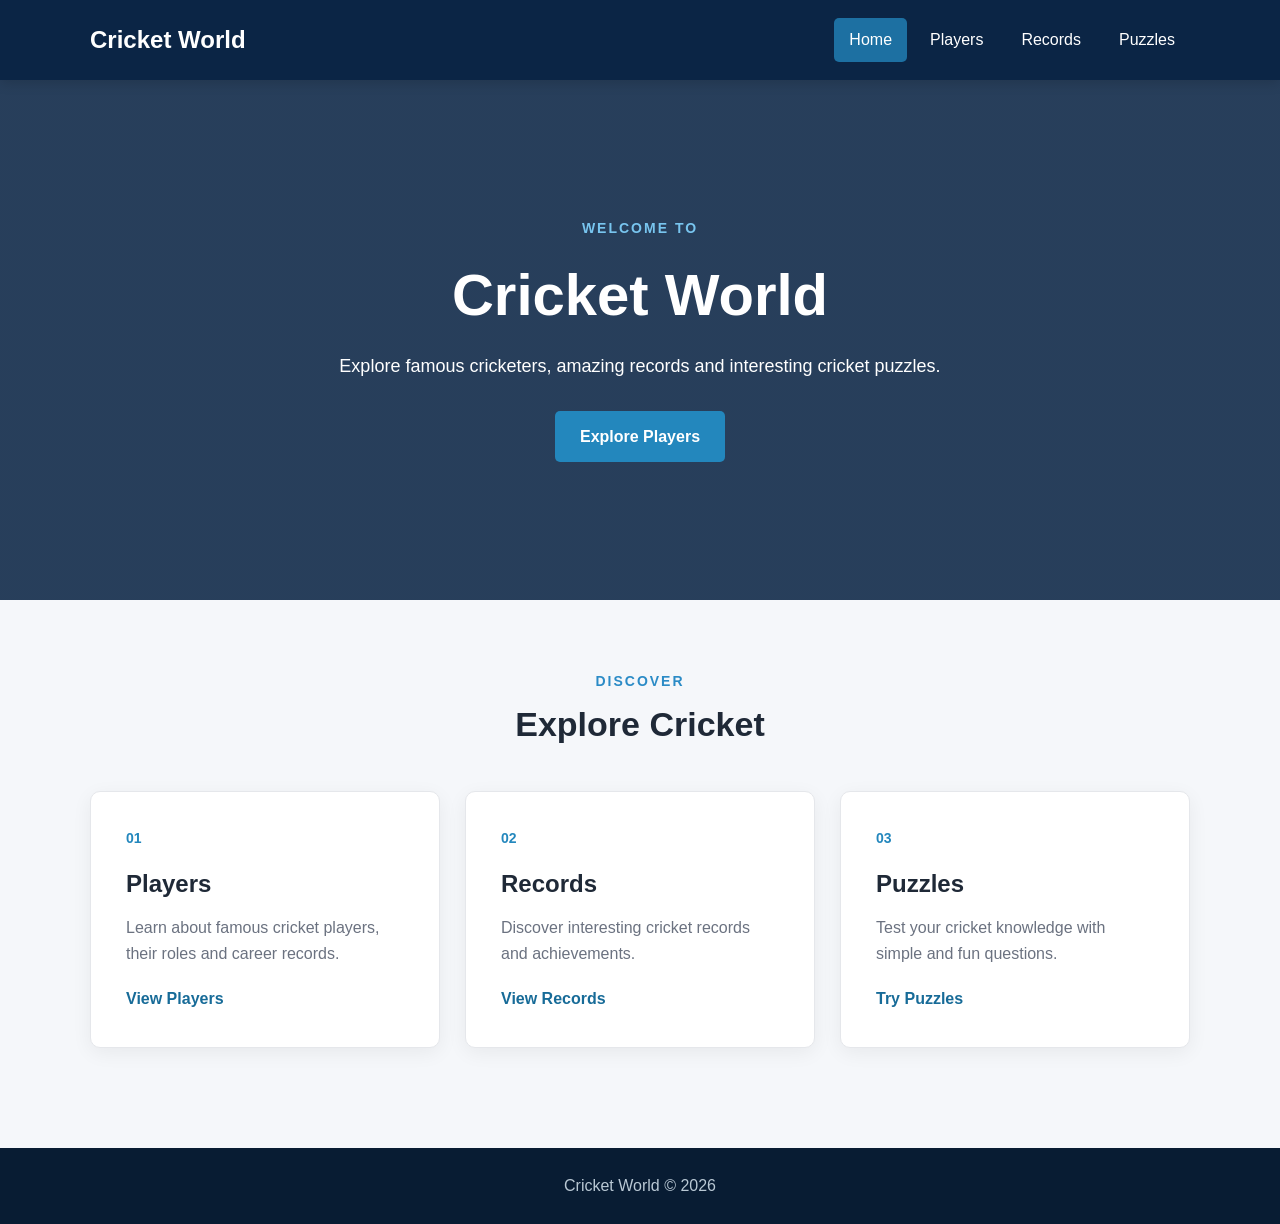
==== index.html @ af62dd67 "its Done broo!!" ====
<!DOCTYPE html>
<html>
<head>
    <title>Cricket World</title>
    <meta name="viewport" content="width=device-width, initial-scale=1.0">
    <link rel="stylesheet" href="style.css">
</head>
<body>

    <nav class="navbar">
        <div class="nav-container">
            <h2>Cricket World</h2>

            <div class="nav-links">
                <a href="index.html" class="active">Home</a>
                <a href="players.html">Players</a>
                <a href="records.html">Records</a>
                <a href="puzzles.html">Puzzles</a>
            </div>
        </div>
    </nav>

    <section class="hero">
        <div class="hero-content">
            <p class="small-title">WELCOME TO</p>
            <h1>Cricket World</h1>
            <p>
                Explore famous cricketers, amazing records
                and interesting cricket puzzles.
            </p>
            <a href="players.html" class="button">Explore Players</a>
        </div>
    </section>

    <section class="section">
        <div class="section-heading">
            <p>DISCOVER</p>
            <h2>Explore Cricket</h2>
        </div>

        <div class="home-cards">

            <div class="home-card">
                <div class="card-number">01</div>
                <h3>Players</h3>
                <p>
                    Learn about famous cricket players,
                    their roles and career records.
                </p>
                <a href="players.html">View Players</a>
            </div>

            <div class="home-card">
                <div class="card-number">02</div>
                <h3>Records</h3>
                <p>
                    Discover interesting cricket records
                    and achievements.
                </p>
                <a href="records.html">View Records</a>
            </div>

            <div class="home-card">
                <div class="card-number">03</div>
                <h3>Puzzles</h3>
                <p>
                    Test your cricket knowledge with
                    simple and fun questions.
                </p>
                <a href="puzzles.html">Try Puzzles</a>
            </div>

        </div>
    </section>

    <footer>
        <p>Cricket World © 2026</p>
    </footer>

</body>
</html>
---- style.css ----
* {
    box-sizing: border-box;
    margin: 0;
    padding: 0;
}

body {
    font-family: Arial, sans-serif;
    background: #f5f7fa;
    color: #1f2937;
    line-height: 1.6;
}

.navbar {
    background: #0b2545;
    color: white;
    position: sticky;
    top: 0;
    z-index: 100;
    box-shadow: 0 3px 12px rgba(0, 0, 0, 0.15);
}

.nav-container {
    max-width: 1150px;
    margin: auto;
    padding: 18px 25px;
    display: flex;
    align-items: center;
    justify-content: space-between;
}

.nav-container h2 {
    font-size: 24px;
}

.nav-links {
    display: flex;
    gap: 8px;
}

.nav-links a {
    color: white;
    text-decoration: none;
    padding: 9px 15px;
    border-radius: 5px;
    transition: 0.3s;
}

.nav-links a:hover,
.nav-links .active {
    background: #1d70a2;
}

.hero {
    min-height: 520px;
    background: linear-gradient(
        rgba(11, 37, 69, 0.88),
        rgba(11, 37, 69, 0.88)
    ),
    url("https://images.unsplash.com/photo-1531415074968-036ba1b575da?auto=format&fit=crop&w=1600&q=80");

    background-size: cover;
    background-position: center;
    display: flex;
    align-items: center;
    justify-content: center;
    text-align: center;
    color: white;
    padding: 40px 20px;
}

.hero-content {
    max-width: 700px;
}

.small-title,
.section-heading p,
.page-header p {
    color: #2b8bc6;
    font-size: 14px;
    font-weight: bold;
    letter-spacing: 2px;
}

.hero .small-title {
    color: #78c5ef;
}

.hero h1 {
    font-size: 58px;
    margin: 10px 0;
}

.hero p:not(.small-title) {
    font-size: 18px;
    margin-bottom: 30px;
}

.button {
    display: inline-block;
    background: #2387bd;
    color: white;
    text-decoration: none;
    padding: 13px 25px;
    border-radius: 5px;
    font-weight: bold;
    transition: 0.3s;
}

.button:hover {
    background: #176b98;
}

.section {
    max-width: 1150px;
    margin: auto;
    padding: 70px 25px;
}

.section-heading {
    text-align: center;
    margin-bottom: 40px;
}

.section-heading h2 {
    font-size: 34px;
    margin-top: 5px;
}

.home-cards {
    display: grid;
    grid-template-columns: repeat(3, 1fr);
    gap: 25px;
}

.home-card {
    background: white;
    padding: 35px;
    border-radius: 10px;
    border: 1px solid #e5e7eb;
    box-shadow: 0 5px 20px rgba(0, 0, 0, 0.06);
    transition: 0.3s;
}

.home-card:hover {
    transform: translateY(-5px);
    box-shadow: 0 10px 25px rgba(0, 0, 0, 0.1);
}

.card-number {
    color: #2387bd;
    font-size: 14px;
    font-weight: bold;
    margin-bottom: 15px;
}

.home-card h3 {
    font-size: 24px;
    margin-bottom: 12px;
}

.home-card p {
    color: #6b7280;
    margin-bottom: 20px;
}

.home-card a {
    color: #176b98;
    text-decoration: none;
    font-weight: bold;
}

.page-header {
    background: #eaf3f8;
    text-align: center;
    padding: 65px 20px;
}

.page-header h1 {
    font-size: 42px;
    color: #0b2545;
    margin: 5px 0 10px;
}

.page-header > p:last-child {
    color: #6b7280;
    letter-spacing: 0;
    font-weight: normal;
}

.container {
    max-width: 1150px;
    margin: auto;
    padding: 55px 25px;
}

.players-grid {
    display: grid;
    grid-template-columns: repeat(4, 1fr);
    gap: 25px;
}

.player-card {
    background: white;
    border-radius: 10px;
    overflow: hidden;
    border: 1px solid #e5e7eb;
    box-shadow: 0 5px 18px rgba(0, 0, 0, 0.07);
    transition: 0.3s;
}

.player-card:hover {
    transform: translateY(-5px);
    box-shadow: 0 10px 25px rgba(0, 0, 0, 0.12);
}

.player-card img {
    width: 100%;
    height: 230px;
    object-fit: contain;
    background: #edf4f8;
    display: block;
}

.player-info {
    padding: 20px;
}

.player-info h2 {
    font-size: 21px;
    color: #0b2545;
    margin-bottom: 3px;
}

.country {
    color: #2387bd;
    font-size: 14px;
    margin-bottom: 18px;
}

.player-data {
    border-top: 1px solid #e5e7eb;
    padding-top: 12px;
}

.player-data p {
    display: flex;
    justify-content: space-between;
    font-size: 14px;
    padding: 4px 0;
}

.player-data span {
    color: #777;
}

.records-grid {
    display: grid;
    grid-template-columns: repeat(3, 1fr);
    gap: 25px;
}

.record-card {
    background: white;
    padding: 30px;
    border-radius: 10px;
    border: 1px solid #e5e7eb;
    box-shadow: 0 5px 18px rgba(0, 0, 0, 0.06);
    min-height: 220px;
}

.record-card span {
    color: #2387bd;
    font-weight: bold;
}

.record-card h2 {
    font-size: 21px;
    color: #0b2545;
    margin: 20px 0 8px;
}

.record-card h3 {
    color: #2387bd;
    margin-bottom: 10px;
}

.record-card p {
    color: #6b7280;
}

.stats-section {
    margin-top: 45px;
    display: grid;
    grid-template-columns: repeat(4, 1fr);
    background: #0b2545;
    color: white;
    border-radius: 10px;
    overflow: hidden;
}

.stat {
    text-align: center;
    padding: 30px 15px;
    border-right: 1px solid rgba(255, 255, 255, 0.15);
}

.stat:last-child {
    border-right: none;
}

.stat h2 {
    font-size: 32px;
    color: #78c5ef;
}

.stat p {
    font-size: 14px;
    color: #d5e3ec;
}

.puzzles-grid {
    display: grid;
    grid-template-columns: repeat(2, 1fr);
    gap: 25px;
}

.puzzle-card {
    background: white;
    padding: 30px;
    border-radius: 10px;
    border: 1px solid #e5e7eb;
    box-shadow: 0 5px 18px rgba(0, 0, 0, 0.06);
}

.question-number {
    color: #2387bd;
    font-size: 14px;
    font-weight: bold;
    margin-bottom: 15px;
}

.puzzle-card h2 {
    color: #0b2545;
    font-size: 21px;
    margin-bottom: 20px;
}

.options {
    display: grid;
    gap: 8px;
}

.options p {
    background: #f5f7fa;
    padding: 10px 15px;
    border-radius: 5px;
    color: #4b5563;
    transition: 0.2s;
}

.options p:hover {
    background: #e5f2f9;
    color: #0b5b82;
}

footer {
    background: #081c33;
    color: #b9c8d4;
    text-align: center;
    padding: 25px;
    margin-top: 30px;
}

@media (max-width: 1000px) {

    .players-grid {
        grid-template-columns: repeat(3, 1fr);
    }

    .records-grid {
        grid-template-columns: repeat(2, 1fr);
    }

    .home-cards {
        grid-template-columns: repeat(2, 1fr);
    }
}

@media (max-width: 750px) {

    .nav-container {
        flex-direction: column;
        gap: 15px;
    }

    .nav-links {
        flex-wrap: wrap;
        justify-content: center;
    }

    .nav-links a {
        padding: 8px 10px;
        font-size: 14px;
    }

    .hero {
        min-height: 450px;
    }

    .hero h1 {
        font-size: 42px;
    }

    .page-header h1 {
        font-size: 34px;
    }

    .players-grid {
        grid-template-columns: repeat(2, 1fr);
    }

    .records-grid {
        grid-template-columns: 1fr;
    }

    .puzzles-grid {
        grid-template-columns: 1fr;
    }

    .stats-section {
        grid-template-columns: repeat(2, 1fr);
    }

    .stat {
        border-bottom: 1px solid rgba(255, 255, 255, 0.15);
    }
}

@media (max-width: 500px) {

    .nav-container {
        padding: 15px;
    }

    .nav-container h2 {
        font-size: 21px;
    }

    .nav-links {
        width: 100%;
        gap: 3px;
    }

    .nav-links a {
        flex: 1;
        text-align: center;
        padding: 8px 5px;
        font-size: 13px;
    }

    .hero {
        min-height: 400px;
        padding: 30px 15px;
    }

    .hero h1 {
        font-size: 36px;
    }

    .hero p:not(.small-title) {
        font-size: 16px;
    }

    .section {
        padding: 50px 15px;
    }

    .section-heading h2 {
        font-size: 28px;
    }

    .home-cards {
        grid-template-columns: 1fr;
    }

    .container {
        padding: 35px 15px;
    }

    .players-grid {
        grid-template-columns: 1fr;
    }

    .player-card img {
        height: 250px;
    }

    .stats-section {
        grid-template-columns: 1fr 1fr;
    }

    .stat {
        padding: 22px 10px;
    }

    .stat h2 {
        font-size: 25px;
    }

    .puzzle-card,
    .record-card {
        padding: 22px;
    }
}
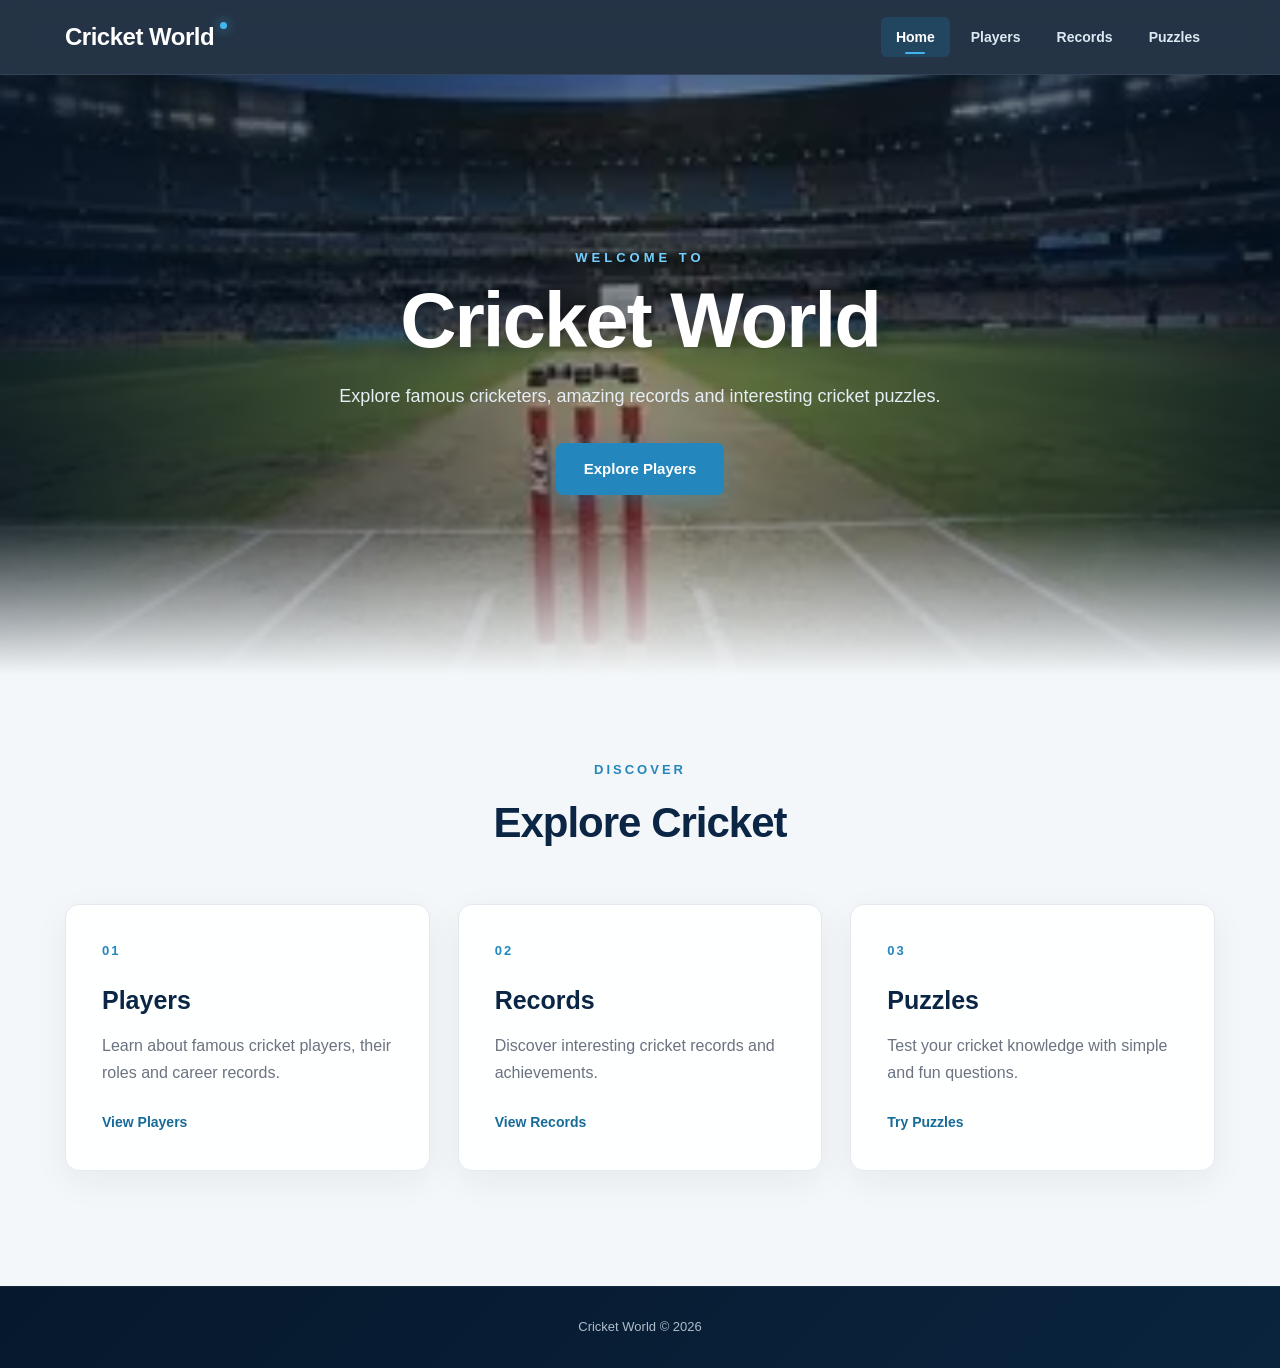
==== commit 0f83cc9f: "its updated version!!" ====
--- a/index.html
+++ b/index.html
@@ -6,11 +6,10 @@
     <link rel="stylesheet" href="style.css">
 </head>
 <body>
-
+    <script src="script.js"></script>
     <nav class="navbar">
         <div class="nav-container">
             <h2>Cricket World</h2>
-
             <div class="nav-links">
                 <a href="index.html" class="active">Home</a>
                 <a href="players.html">Players</a>
@@ -19,7 +18,6 @@
             </div>
         </div>
     </nav>
-
     <section class="hero">
         <div class="hero-content">
             <p class="small-title">WELCOME TO</p>
@@ -31,15 +29,12 @@
             <a href="players.html" class="button">Explore Players</a>
         </div>
     </section>
-
     <section class="section">
         <div class="section-heading">
             <p>DISCOVER</p>
             <h2>Explore Cricket</h2>
         </div>
-
         <div class="home-cards">
-
             <div class="home-card">
                 <div class="card-number">01</div>
                 <h3>Players</h3>
@@ -69,13 +64,10 @@
                 </p>
                 <a href="puzzles.html">Try Puzzles</a>
             </div>
-
         </div>
     </section>
-
     <footer>
         <p>Cricket World © 2026</p>
     </footer>
-
 </body>
 </html>
--- a/style.css
+++ b/style.css
@@ -1,308 +1,754 @@
+
 * {
     box-sizing: border-box;
     margin: 0;
     padding: 0;
 }
 
+html {
+    scroll-behavior: smooth;
+}
+
 body {
     font-family: Arial, sans-serif;
-    background: #f5f7fa;
-    color: #1f2937;
+    background: #f4f7f9;
+    color: #172033;
     line-height: 1.6;
+    overflow-x: hidden;
+}
+
+::selection {
+    background: #2387bd;
+    color: white;
 }
 
 .navbar {
-    background: #0b2545;
-    color: white;
     position: sticky;
     top: 0;
-    z-index: 100;
-    box-shadow: 0 3px 12px rgba(0, 0, 0, 0.15);
+    z-index: 1000;
+
+    background: rgba(7, 24, 44, 0.88);
+    backdrop-filter: blur(14px);
+    -webkit-backdrop-filter: blur(14px);
+
+    border-bottom: 1px solid rgba(255, 255, 255, 0.08);
+
+    box-shadow: 0 8px 30px rgba(0, 0, 0, 0.12);
 }
 
 .nav-container {
-    max-width: 1150px;
+    max-width: 1200px;
     margin: auto;
-    padding: 18px 25px;
+    padding: 17px 25px;
+
     display: flex;
     align-items: center;
     justify-content: space-between;
 }
 
 .nav-container h2 {
+    color: white;
     font-size: 24px;
+    letter-spacing: -0.5px;
+    position: relative;
+}
+
+.nav-container h2::after {
+    content: "";
+    position: absolute;
+    width: 7px;
+    height: 7px;
+    background: #42b5ed;
+    border-radius: 50%;
+    right: -13px;
+    top: 4px;
+    box-shadow: 0 0 12px rgba(66, 181, 237, 0.8);
 }
 
 .nav-links {
     display: flex;
-    gap: 8px;
+    align-items: center;
+    gap: 6px;
 }
 
 .nav-links a {
+    position: relative;
+
+    color: #dce9f2;
+    text-decoration: none;
+
+    padding: 9px 15px;
+    border-radius: 6px;
+
+    font-size: 14px;
+    font-weight: 600;
+
+    transition:
+        color 0.3s ease,
+        background 0.3s ease,
+        transform 0.3s ease;
+}
+
+.nav-links a::after {
+    content: "";
+
+    position: absolute;
+    left: 50%;
+    bottom: 3px;
+
+    width: 0;
+    height: 2px;
+
+    background: #42b5ed;
+    border-radius: 10px;
+
+    transform: translateX(-50%);
+    transition: width 0.3s ease;
+}
+
+.nav-links a:hover {
     color: white;
-    text-decoration: none;
-    padding: 9px 15px;
-    border-radius: 5px;
-    transition: 0.3s;
-}
-
-.nav-links a:hover,
+    background: rgba(255, 255, 255, 0.07);
+}
+
+.nav-links a:hover::after {
+    width: 20px;
+}
+
 .nav-links .active {
-    background: #1d70a2;
+    color: white;
+    background: rgba(35, 135, 189, 0.22);
+}
+
+.nav-links .active::after {
+    width: 20px;
 }
 
 .hero {
-    min-height: 520px;
-    background: linear-gradient(
-        rgba(11, 37, 69, 0.88),
-        rgba(11, 37, 69, 0.88)
-    ),
-    url("https://images.unsplash.com/photo-1531415074968-036ba1b575da?auto=format&fit=crop&w=1600&q=80");
+    min-height: 600px;
+
+    position: relative;
+    isolation: isolate;
+
+    background:
+        linear-gradient(
+            90deg,
+            rgba(5, 20, 38, 0.72),
+            rgba(5, 20, 38, 0.35),
+            rgba(5, 20, 38, 0.62)
+        ),
+        url("Pitchh.webp");
 
     background-size: cover;
     background-position: center;
+    background-repeat: no-repeat;
+
     display: flex;
     align-items: center;
     justify-content: center;
+
     text-align: center;
     color: white;
-    padding: 40px 20px;
+
+    padding: 60px 20px;
+
+    overflow: hidden;
+
+    animation: heroAppear 1s ease both;
+}
+
+.hero::before {
+    content: "";
+
+    position: absolute;
+    inset: 0;
+
+    background:
+        radial-gradient(
+            circle at center,
+            transparent 15%,
+            rgba(3, 14, 28, 0.22) 70%,
+            rgba(3, 14, 28, 0.5)
+        );
+
+    z-index: -1;
+}
+
+.hero::after {
+    content: "";
+
+    position: absolute;
+    left: 0;
+    right: 0;
+    bottom: 0;
+
+    height: 160px;
+
+    background: linear-gradient(
+        transparent,
+        #f4f7f9
+    );
+
+    z-index: -1;
 }
 
 .hero-content {
-    max-width: 700px;
-}
-
-.small-title,
-.section-heading p,
-.page-header p {
-    color: #2b8bc6;
-    font-size: 14px;
+    max-width: 800px;
+
+    animation: heroContent 1s ease 0.15s both;
+}
+
+.small-title {
+    color: #75d0ff;
+    font-size: 13px;
     font-weight: bold;
-    letter-spacing: 2px;
-}
-
-.hero .small-title {
-    color: #78c5ef;
+    letter-spacing: 4px;
+    margin-bottom: 12px;
 }
 
 .hero h1 {
-    font-size: 58px;
-    margin: 10px 0;
+    font-size: clamp(46px, 7vw, 78px);
+    line-height: 1;
+    letter-spacing: -2px;
+    margin-bottom: 22px;
+
+    text-shadow:
+        0 5px 30px rgba(0, 0, 0, 0.35);
 }
 
 .hero p:not(.small-title) {
+    max-width: 620px;
+    margin: 0 auto 32px;
+
+    color: #e5eef4;
     font-size: 18px;
-    margin-bottom: 30px;
-}
-
+    line-height: 1.7;
+}
 .button {
+    position: relative;
     display: inline-block;
+
+    overflow: hidden;
+
     background: #2387bd;
     color: white;
+
     text-decoration: none;
-    padding: 13px 25px;
-    border-radius: 5px;
+
+    padding: 14px 28px;
+    border-radius: 7px;
+
     font-weight: bold;
-    transition: 0.3s;
+    font-size: 15px;
+
+    box-shadow:
+        0 8px 25px rgba(35, 135, 189, 0.3);
+
+    transition:
+        transform 0.3s ease,
+        box-shadow 0.3s ease,
+        background 0.3s ease;
+}
+
+.button::before {
+    content: "";
+
+    position: absolute;
+
+    top: 0;
+    left: -100%;
+
+    width: 100%;
+    height: 100%;
+
+    background: linear-gradient(
+        90deg,
+        transparent,
+        rgba(255, 255, 255, 0.22),
+        transparent
+    );
+
+    transition: left 0.5s ease;
 }
 
 .button:hover {
-    background: #176b98;
+    background: #2b9bd3;
+
+    transform: translateY(-4px);
+
+    box-shadow:
+        0 14px 35px rgba(35, 135, 189, 0.4);
+}
+
+.button:hover::before {
+    left: 100%;
 }
 
 .section {
-    max-width: 1150px;
+    max-width: 1200px;
     margin: auto;
-    padding: 70px 25px;
+    padding: 85px 25px;
 }
 
 .section-heading {
     text-align: center;
-    margin-bottom: 40px;
+    margin-bottom: 48px;
+}
+
+.section-heading p,
+.page-header > p:first-child {
+    color: #2387bd;
+
+    font-size: 13px;
+    font-weight: bold;
+
+    letter-spacing: 3px;
 }
 
 .section-heading h2 {
-    font-size: 34px;
-    margin-top: 5px;
-}
+    color: #0b2545;
+
+    font-size: clamp(30px, 4vw, 42px);
+
+    margin-top: 8px;
+    letter-spacing: -1px;
+}
+
 
 .home-cards {
     display: grid;
     grid-template-columns: repeat(3, 1fr);
-    gap: 25px;
+    gap: 28px;
 }
 
 .home-card {
-    background: white;
-    padding: 35px;
-    border-radius: 10px;
-    border: 1px solid #e5e7eb;
-    box-shadow: 0 5px 20px rgba(0, 0, 0, 0.06);
-    transition: 0.3s;
+    position: relative;
+
+    background: rgba(255, 255, 255, 0.95);
+
+    padding: 36px;
+
+    border-radius: 14px;
+
+    border: 1px solid #e3e9ee;
+
+    box-shadow:
+        0 10px 35px rgba(15, 35, 55, 0.06);
+
+    overflow: hidden;
+
+    transition:
+        transform 0.4s ease,
+        box-shadow 0.4s ease,
+        border-color 0.4s ease;
+}
+
+.home-card::before {
+    content: "";
+
+    position: absolute;
+
+    left: 0;
+    top: 0;
+
+    width: 100%;
+    height: 3px;
+
+    background: linear-gradient(
+        90deg,
+        #2387bd,
+        #62c6ef
+    );
+
+    transform: scaleX(0);
+    transform-origin: left;
+
+    transition: transform 0.4s ease;
 }
 
 .home-card:hover {
-    transform: translateY(-5px);
-    box-shadow: 0 10px 25px rgba(0, 0, 0, 0.1);
+    transform: translateY(-9px);
+
+    border-color: #c8e5f3;
+
+    box-shadow:
+        0 20px 45px rgba(15, 35, 55, 0.12);
+}
+
+.home-card:hover::before {
+    transform: scaleX(1);
 }
 
 .card-number {
     color: #2387bd;
-    font-size: 14px;
+
+    font-size: 13px;
     font-weight: bold;
-    margin-bottom: 15px;
+
+    letter-spacing: 2px;
+
+    margin-bottom: 18px;
 }
 
 .home-card h3 {
-    font-size: 24px;
+    color: #0b2545;
+
+    font-size: 25px;
+
     margin-bottom: 12px;
 }
 
 .home-card p {
     color: #6b7280;
-    margin-bottom: 20px;
+
+    margin-bottom: 22px;
+
+    line-height: 1.7;
 }
 
 .home-card a {
     color: #176b98;
+
     text-decoration: none;
+
     font-weight: bold;
-}
+    font-size: 14px;
+
+    transition:
+        color 0.3s ease,
+        letter-spacing 0.3s ease;
+}
+
+.home-card a:hover {
+    color: #2387bd;
+    letter-spacing: 0.5px;
+}
+
 
 .page-header {
-    background: #eaf3f8;
+    position: relative;
+
+    background:
+        radial-gradient(
+            circle at 50% 0%,
+            rgba(35, 135, 189, 0.14),
+            transparent 55%
+        ),
+        #eaf3f8;
+
     text-align: center;
-    padding: 65px 20px;
+
+    padding: 90px 20px 80px;
+
+    overflow: hidden;
+}
+
+.page-header::after {
+    content: "";
+
+    position: absolute;
+
+    width: 350px;
+    height: 350px;
+
+    right: -150px;
+    top: -180px;
+
+    border-radius: 50%;
+
+    border: 1px solid rgba(35, 135, 189, 0.12);
 }
 
 .page-header h1 {
-    font-size: 42px;
     color: #0b2545;
-    margin: 5px 0 10px;
+
+    font-size: clamp(36px, 5vw, 54px);
+
+    margin: 7px 0 12px;
+
+    letter-spacing: -1.5px;
 }
 
 .page-header > p:last-child {
-    color: #6b7280;
+    color: #667085;
+
     letter-spacing: 0;
+
     font-weight: normal;
+
+    font-size: 16px;
 }
 
 .container {
-    max-width: 1150px;
+    max-width: 1200px;
+
     margin: auto;
-    padding: 55px 25px;
-}
+
+    padding: 70px 25px;
+}
+
 
 .players-grid {
     display: grid;
+
     grid-template-columns: repeat(4, 1fr);
+
     gap: 25px;
 }
 
+
 .player-card {
+    position: relative;
+
     background: white;
-    border-radius: 10px;
+
+    border-radius: 14px;
+
     overflow: hidden;
-    border: 1px solid #e5e7eb;
-    box-shadow: 0 5px 18px rgba(0, 0, 0, 0.07);
-    transition: 0.3s;
+
+    border: 1px solid #e2e8ed;
+
+    box-shadow:
+        0 8px 25px rgba(10, 30, 50, 0.07);
+
+    transition:
+        transform 0.45s cubic-bezier(0.2, 0.8, 0.2, 1),
+        box-shadow 0.45s ease,
+        border-color 0.45s ease;
+
+    animation: cardAppear 0.7s ease both;
 }
 
 .player-card:hover {
-    transform: translateY(-5px);
-    box-shadow: 0 10px 25px rgba(0, 0, 0, 0.12);
+    transform: translateY(-10px);
+
+    border-color: #b8dceb;
+
+    box-shadow:
+        0 22px 45px rgba(10, 30, 50, 0.14);
 }
 
 .player-card img {
     width: 100%;
-    height: 230px;
+    height: 245px;
+
     object-fit: contain;
-    background: #edf4f8;
+
+    background:
+        radial-gradient(
+            circle at center,
+            #f8fbfd,
+            #e7f0f5
+        );
+
     display: block;
+
+    transition:
+        transform 0.6s cubic-bezier(0.2, 0.8, 0.2, 1),
+        filter 0.5s ease;
+}
+
+.player-card:hover img {
+    transform: scale(1.08);
+
+    filter: brightness(1.04);
 }
 
 .player-info {
-    padding: 20px;
+    position: relative;
+
+    padding: 22px;
 }
 
 .player-info h2 {
+    color: #0b2545;
+
     font-size: 21px;
-    color: #0b2545;
+
     margin-bottom: 3px;
+
+    letter-spacing: -0.3px;
 }
 
 .country {
     color: #2387bd;
-    font-size: 14px;
+
+    font-size: 13px;
+
+    font-weight: bold;
+
     margin-bottom: 18px;
 }
 
 .player-data {
-    border-top: 1px solid #e5e7eb;
-    padding-top: 12px;
+    border-top: 1px solid #e7edf1;
+
+    padding-top: 13px;
 }
 
 .player-data p {
     display: flex;
+
     justify-content: space-between;
-    font-size: 14px;
-    padding: 4px 0;
+
+    gap: 15px;
+
+    font-size: 13px;
+
+    padding: 5px 0;
+
+    transition:
+        color 0.25s ease,
+        transform 0.25s ease;
+}
+
+.player-card:hover .player-data p {
+    transform: translateX(2px);
 }
 
 .player-data span {
-    color: #777;
+    color: #7b8794;
 }
 
 .records-grid {
     display: grid;
+
     grid-template-columns: repeat(3, 1fr);
+
     gap: 25px;
 }
 
 .record-card {
+    position: relative;
+
     background: white;
-    padding: 30px;
-    border-radius: 10px;
-    border: 1px solid #e5e7eb;
-    box-shadow: 0 5px 18px rgba(0, 0, 0, 0.06);
-    min-height: 220px;
+
+    padding: 32px;
+
+    border-radius: 14px;
+
+    border: 1px solid #e3e9ee;
+
+    box-shadow:
+        0 8px 25px rgba(10, 30, 50, 0.06);
+
+    min-height: 235px;
+
+    overflow: hidden;
+
+    transition:
+        transform 0.4s ease,
+        box-shadow 0.4s ease,
+        border-color 0.4s ease;
+}
+
+.record-card::after {
+    content: "";
+
+    position: absolute;
+
+    width: 100px;
+    height: 100px;
+
+    right: -45px;
+    bottom: -45px;
+
+    border-radius: 50%;
+
+    background: rgba(35, 135, 189, 0.08);
+
+    transition:
+        transform 0.5s ease,
+        background 0.5s ease;
+}
+
+.record-card:hover {
+    transform: translateY(-8px);
+
+    border-color: #c4e3f1;
+
+    box-shadow:
+        0 20px 40px rgba(10, 30, 50, 0.11);
+}
+
+.record-card:hover::after {
+    transform: scale(2.4);
+
+    background: rgba(35, 135, 189, 0.05);
 }
 
 .record-card span {
     color: #2387bd;
+
     font-weight: bold;
+
+    font-size: 13px;
+
+    letter-spacing: 2px;
 }
 
 .record-card h2 {
+    color: #0b2545;
+
     font-size: 21px;
-    color: #0b2545;
+
     margin: 20px 0 8px;
 }
 
 .record-card h3 {
     color: #2387bd;
+
+    font-size: 16px;
+
     margin-bottom: 10px;
 }
 
 .record-card p {
     color: #6b7280;
+
+    font-size: 14px;
 }
 
 .stats-section {
-    margin-top: 45px;
+    margin-top: 55px;
+
     display: grid;
+
     grid-template-columns: repeat(4, 1fr);
-    background: #0b2545;
+
+    background:
+        linear-gradient(
+            135deg,
+            #081f39,
+            #0b3154
+        );
+
     color: white;
-    border-radius: 10px;
+
+    border-radius: 16px;
+
     overflow: hidden;
+
+    box-shadow:
+        0 20px 45px rgba(8, 31, 57, 0.18);
 }
 
 .stat {
+    position: relative;
+
     text-align: center;
-    padding: 30px 15px;
-    border-right: 1px solid rgba(255, 255, 255, 0.15);
+
+    padding: 34px 15px;
+
+    border-right: 1px solid rgba(255, 255, 255, 0.1);
+
+    transition:
+        background 0.35s ease,
+        transform 0.35s ease;
+}
+
+.stat:hover {
+    background: rgba(255, 255, 255, 0.04);
 }
 
 .stat:last-child {
@@ -310,67 +756,210 @@
 }
 
 .stat h2 {
-    font-size: 32px;
-    color: #78c5ef;
+    font-size: 36px;
+
+    color: #72cdf5;
+
+    letter-spacing: -1px;
+
+    margin-bottom: 4px;
 }
 
 .stat p {
-    font-size: 14px;
-    color: #d5e3ec;
-}
+    font-size: 13px;
+
+    color: #d2e1eb;
+}
+
 
 .puzzles-grid {
     display: grid;
+
     grid-template-columns: repeat(2, 1fr);
+
     gap: 25px;
 }
 
 .puzzle-card {
+    position: relative;
+
     background: white;
-    padding: 30px;
-    border-radius: 10px;
-    border: 1px solid #e5e7eb;
-    box-shadow: 0 5px 18px rgba(0, 0, 0, 0.06);
+
+    padding: 32px;
+
+    border-radius: 14px;
+
+    border: 1px solid #e3e9ee;
+
+    box-shadow:
+        0 8px 25px rgba(10, 30, 50, 0.06);
+
+    overflow: hidden;
+
+    transition:
+        transform 0.4s ease,
+        box-shadow 0.4s ease,
+        border-color 0.4s ease;
+}
+
+.puzzle-card::before {
+    content: "";
+
+    position: absolute;
+
+    left: 0;
+    top: 0;
+
+    width: 3px;
+    height: 100%;
+
+    background: linear-gradient(
+        #2387bd,
+        #62c6ef
+    );
+
+    transform: scaleY(0);
+
+    transform-origin: top;
+
+    transition: transform 0.4s ease;
+}
+
+.puzzle-card:hover {
+    transform: translateY(-7px);
+
+    border-color: #c5e3f0;
+
+    box-shadow:
+        0 18px 40px rgba(10, 30, 50, 0.1);
+}
+
+.puzzle-card:hover::before {
+    transform: scaleY(1);
 }
 
 .question-number {
     color: #2387bd;
-    font-size: 14px;
+
+    font-size: 13px;
+
     font-weight: bold;
+
+    letter-spacing: 1px;
+
     margin-bottom: 15px;
 }
 
 .puzzle-card h2 {
     color: #0b2545;
+
     font-size: 21px;
-    margin-bottom: 20px;
+
+    line-height: 1.4;
+
+    margin-bottom: 22px;
 }
 
 .options {
     display: grid;
-    gap: 8px;
+
+    gap: 9px;
 }
 
 .options p {
-    background: #f5f7fa;
-    padding: 10px 15px;
-    border-radius: 5px;
+    position: relative;
+
+    background: #f5f8fa;
+
+    border: 1px solid transparent;
+
+    padding: 11px 15px;
+
+    border-radius: 7px;
+
     color: #4b5563;
-    transition: 0.2s;
+
+    font-size: 14px;
+
+    cursor: pointer;
+
+    transition:
+        transform 0.25s ease,
+        background 0.25s ease,
+        border-color 0.25s ease,
+        color 0.25s ease;
 }
 
 .options p:hover {
-    background: #e5f2f9;
+    background: #eaf6fc;
+
+    border-color: #b9dfee;
+
     color: #0b5b82;
-}
+
+    transform: translateX(6px);
+}
+
 
 footer {
-    background: #081c33;
-    color: #b9c8d4;
+    background:
+        linear-gradient(
+            135deg,
+            #06182c,
+            #0a243e
+        );
+
+    color: #aebdca;
+
     text-align: center;
-    padding: 25px;
+
+    padding: 30px 20px;
+
     margin-top: 30px;
-}
+
+    border-top: 1px solid rgba(255, 255, 255, 0.05);
+}
+
+footer p {
+    font-size: 13px;
+}
+
+
+@keyframes heroAppear {
+    from {
+        opacity: 0;
+    }
+
+    to {
+        opacity: 1;
+    }
+}
+
+@keyframes heroContent {
+    from {
+        opacity: 0;
+        transform: translateY(25px);
+    }
+
+    to {
+        opacity: 1;
+        transform: translateY(0);
+    }
+}
+
+@keyframes cardAppear {
+    from {
+        opacity: 0;
+        transform: translateY(20px);
+    }
+
+    to {
+        opacity: 1;
+        transform: translateY(0);
+    }
+}
+
+
 
 @media (max-width: 1000px) {
 
@@ -385,131 +974,209 @@
     .home-cards {
         grid-template-columns: repeat(2, 1fr);
     }
+
+    .hero {
+        min-height: 560px;
+    }
 }
 
 @media (max-width: 750px) {
 
     .nav-container {
         flex-direction: column;
+
         gap: 15px;
+
+        padding: 15px 20px;
     }
 
     .nav-links {
         flex-wrap: wrap;
+
         justify-content: center;
     }
 
     .nav-links a {
-        padding: 8px 10px;
-        font-size: 14px;
+        padding: 8px 11px;
+
+        font-size: 13px;
+    }
+
+    .hero {
+        min-height: 500px;
+
+        padding: 50px 20px;
+
+        background-position: center;
+    }
+
+    .hero h1 {
+        font-size: 48px;
+
+        letter-spacing: -1.5px;
+    }
+
+    .hero p:not(.small-title) {
+        font-size: 16px;
+    }
+
+    .page-header {
+        padding: 70px 20px;
+    }
+
+    .players-grid {
+        grid-template-columns: repeat(2, 1fr);
+    }
+
+    .records-grid {
+        grid-template-columns: 1fr;
+    }
+
+    .puzzles-grid {
+        grid-template-columns: 1fr;
+    }
+
+    .stats-section {
+        grid-template-columns: repeat(2, 1fr);
+    }
+
+    .stat {
+        border-bottom: 1px solid rgba(255, 255, 255, 0.1);
+    }
+
+    .stat:nth-child(2) {
+        border-right: none;
+    }
+
+    .section {
+        padding: 65px 20px;
+    }
+
+    .container {
+        padding: 50px 20px;
+    }
+}
+@media (max-width: 500px) {
+
+    .nav-container {
+        padding: 14px 15px;
+    }
+
+    .nav-container h2 {
+        font-size: 21px;
+    }
+
+    .nav-links {
+        width: 100%;
+
+        gap: 3px;
+    }
+
+    .nav-links a {
+        flex: 1;
+
+        text-align: center;
+
+        padding: 8px 4px;
+
+        font-size: 12px;
     }
 
     .hero {
         min-height: 450px;
+
+        padding: 40px 15px;
     }
 
     .hero h1 {
-        font-size: 42px;
-    }
-
-    .page-header h1 {
-        font-size: 34px;
+        font-size: 39px;
+    }
+
+    .hero p:not(.small-title) {
+        font-size: 15px;
+
+        line-height: 1.6;
+    }
+
+    .small-title {
+        font-size: 11px;
+
+        letter-spacing: 3px;
+    }
+
+    .button {
+        padding: 12px 22px;
+
+        font-size: 14px;
+    }
+
+    .section {
+        padding: 55px 15px;
+    }
+
+    .section-heading {
+        margin-bottom: 35px;
+    }
+
+    .section-heading h2 {
+        font-size: 29px;
+    }
+
+    .home-cards {
+        grid-template-columns: 1fr;
+    }
+
+    .home-card {
+        padding: 28px;
+    }
+
+    .container {
+        padding: 40px 15px;
     }
 
     .players-grid {
-        grid-template-columns: repeat(2, 1fr);
+        grid-template-columns: 1fr;
+    }
+
+    .player-card img {
+        height: 270px;
     }
 
     .records-grid {
         grid-template-columns: 1fr;
     }
 
-    .puzzles-grid {
-        grid-template-columns: 1fr;
-    }
-
-    .stats-section {
-        grid-template-columns: repeat(2, 1fr);
-    }
-
-    .stat {
-        border-bottom: 1px solid rgba(255, 255, 255, 0.15);
-    }
-}
-
-@media (max-width: 500px) {
-
-    .nav-container {
-        padding: 15px;
-    }
-
-    .nav-container h2 {
-        font-size: 21px;
-    }
-
-    .nav-links {
-        width: 100%;
-        gap: 3px;
-    }
-
-    .nav-links a {
-        flex: 1;
-        text-align: center;
-        padding: 8px 5px;
-        font-size: 13px;
-    }
-
-    .hero {
-        min-height: 400px;
-        padding: 30px 15px;
-    }
-
-    .hero h1 {
-        font-size: 36px;
-    }
-
-    .hero p:not(.small-title) {
-        font-size: 16px;
-    }
-
-    .section {
-        padding: 50px 15px;
-    }
-
-    .section-heading h2 {
-        font-size: 28px;
-    }
-
-    .home-cards {
-        grid-template-columns: 1fr;
-    }
-
-    .container {
-        padding: 35px 15px;
-    }
-
-    .players-grid {
-        grid-template-columns: 1fr;
-    }
-
-    .player-card img {
-        height: 250px;
-    }
-
     .stats-section {
         grid-template-columns: 1fr 1fr;
     }
 
     .stat {
-        padding: 22px 10px;
+        padding: 25px 10px;
     }
 
     .stat h2 {
-        font-size: 25px;
+        font-size: 27px;
+    }
+
+    .stat p {
+        font-size: 11px;
     }
 
     .puzzle-card,
     .record-card {
-        padding: 22px;
-    }
-}+        padding: 24px;
+    }
+}
+@media (prefers-reduced-motion: reduce) {
+    html {
+        scroll-behavior: auto;
+    }
+
+    *,
+    *::before,
+    *::after {
+        animation-duration: 0.01ms !important;
+        animation-iteration-count: 1 !important;
+        transition-duration: 0.01ms !important;
+    }
+}
